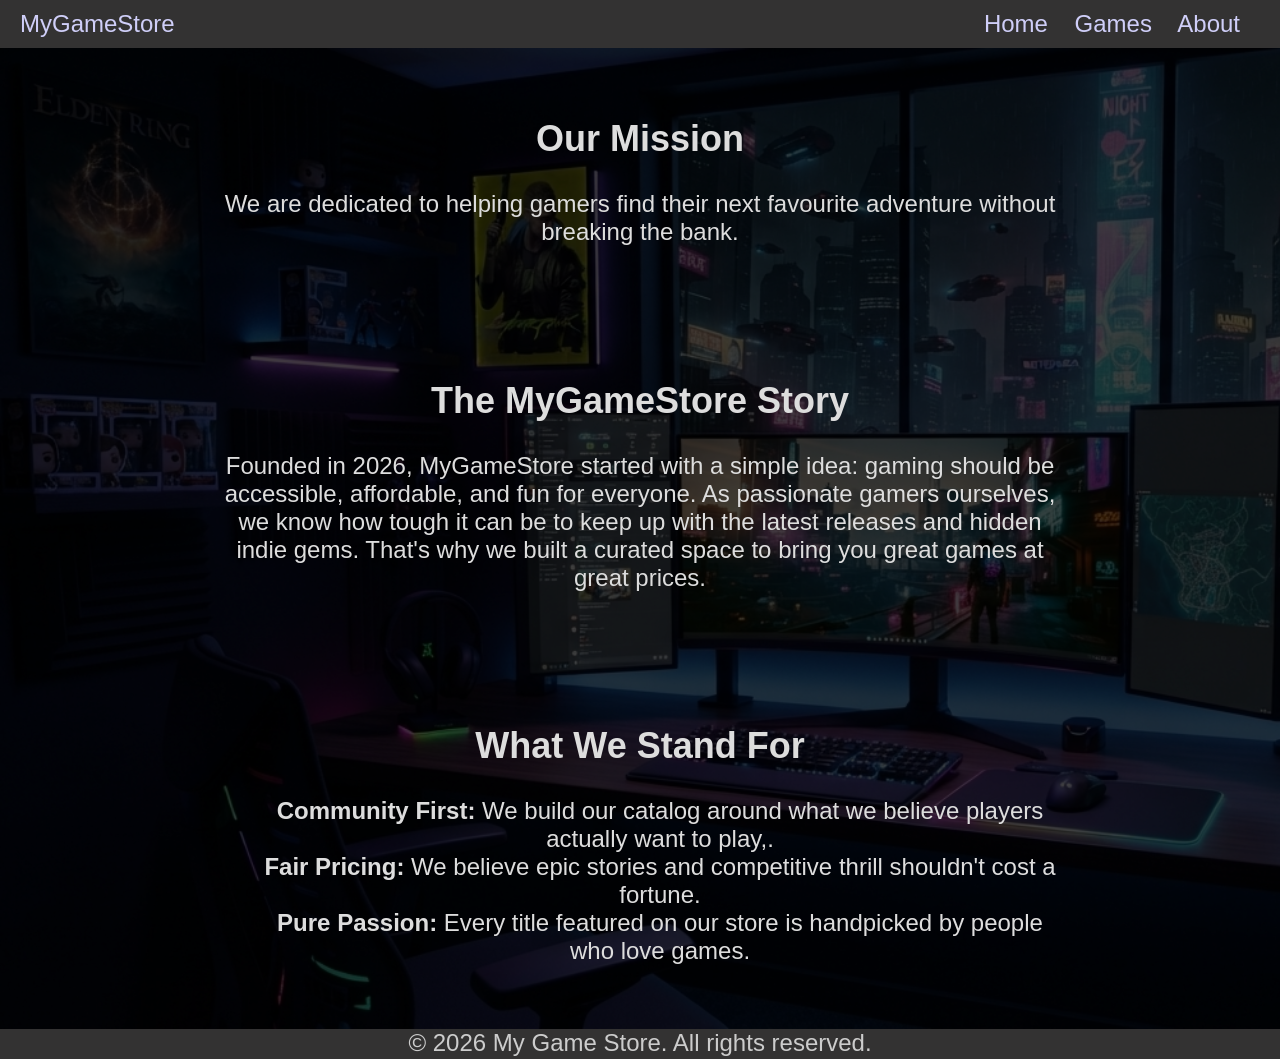
==== GameStore.Frontend/about.html @ a18a89d6 "created about and games pages" ====
<!DOCTYPE html>
<html lang="en">
    <head>
        <meta charset="UTF-8">
        <meta name="viewport" content="width=device-width, initial-scale=1.0">
        <title>About Us - My Game Store</title>
        <link rel="stylesheet" href="css/main.css">
        <script src="js/main.js" defer></script>
    </head>
    <body>
        <header>
            <nav>
                <a href="./index.html" class="nav-logo">MyGameStore</a>
                <div class="nav-links">
                    <a href="./index.html">Home</a>
                    <a href="./games.html">Games</a>
                    <a href="./about.html">About</a>
                </div>
            </nav>
        </header>
        
        <main class="about-page">
            <section class="about-hero">
                <h1>Our Mission</h1>
                <p>We are dedicated to helping gamers find their next favourite adventure without breaking the bank.</p>
            </section>

            <section class="about-story">
                <h2>The MyGameStore Story</h2>
                <p>Founded in 2026, MyGameStore started with a simple idea: gaming should be accessible, affordable, and fun for everyone. As passionate gamers ourselves, we know how tough it can be to keep up with the latest releases and hidden indie gems. That's why we built a curated space to bring you great games at great prices.</p>
            </section>

            <section class="about-values">
                <h2>What We Stand For</h2>
                <ul>
                    <li><strong>Community First:</strong> We build our catalog around what we believe players actually want to play,.</li>
                    <li><strong>Fair Pricing:</strong> We believe epic stories and competitive thrill shouldn't cost a fortune.</li>
                    <li><strong>Pure Passion:</strong> Every title featured on our store is handpicked by people who love games.</li>
                </ul>
            </section>
        </main>

        <footer>
            <p>&copy; 2026 My Game Store. All rights reserved.</p>
        </footer>
    </body>
</html>
---- GameStore.Frontend/css/main.css ----
* {
    box-sizing: border-box;
}

:root {
    --scrollbar-track: #1e1e1e;
    --scrollbar-thumb: #4a4a4a;
    --scrollbar-thumb-hover: #606060;
}

html {
    scrollbar-width: thin;
    scrollbar-color: var(--scrollbar-thumb) var(--scrollbar-track);
}

html::-webkit-scrollbar {
    width: 10px;
    height: 10px;
}

html::-webkit-scrollbar-track {
    background: var(--scrollbar-track);
}

html::-webkit-scrollbar-thumb {
    background: var(--scrollbar-thumb);
    border-radius: 5px;
}

html::-webkit-scrollbar-thumb:hover {
    background: var(--scrollbar-thumb-hover);
}

body html {
    margin: 0;
    padding: 0;
}

body {
    background-color: #b6b6b6;
    color: #000000;
    font-family: Arial, Helvetica, sans-serif;
    font-size: 1.5rem;
    margin: 0;
    display: flex;
    flex-direction: column;
    min-height: 100vh;
}

body a {
    text-decoration: none;
}

header {
    background-color: #333232;
    color: #ccc;
    position: sticky;
    top: 0;
    z-index: 1000;
}

header a {
    color: #cfcef8;
}

header a:hover {
    color: #1c9bc2;
}

header a:active {
    color: #803025;
}

nav {
    padding: 10px 20px;
    display: flex;
    justify-content: space-between;
}

.nav-links a {
    margin-right: 20px;
}

.home-page, .games-page, .about-page {
    margin: 0;
    flex-grow: 1;
}

.hero {
    padding: 200px 40px;
    text-align: center;
    color: #fff;
    background-image: linear-gradient(rgba(0, 0, 0, 0.5), rgba(0, 0, 0, 0.5)), url(./../images/main-bg.png);
    background-size: cover;
    margin: 0;
}

.hero a {
    display: inline-block;
    padding: 12px 24px;
    background-color: #111;
    color: #cfcef8;
    border-radius: 9px;
}

.featured {
    text-align: center;
    color: #fff;
    padding-bottom: 25px;
    background-image: linear-gradient(rgba(0, 0, 0, 0.5), rgba(0, 0, 0, 0.5)), url(./../images/featured-bg.png);
    background-size: cover;
}

.featured h2 {
    margin: 0 0 30px;
    padding-top: 20px;
}

.featured-games {
    display: flex;
    flex-direction: row;
    justify-content: space-between;
    gap: 20px;
    margin: 0 100px 0;
}

.card {
    background-color: rgba(0, 0, 0, 0.05);
    border-radius: 9px; 
    height: 350px;
    width: 18%;
    border: 1px solid #999;
    display: flex;
    flex-direction: column;
}

.card img {
    width: 100%;
    height: 70%;
    padding: auto;
    overflow: hidden;
    text-overflow: ellipsis;
    white-space: normal;
    object-fit: fill;
}

.card p {
    text-align: justify;
}

.card h4 {
    text-align: center;
    margin-top: auto;
}

.card h4, .card p {
    margin: 0;
    padding: 0 10px 0;
    color: #ebe7e7;
}

footer {
    background-color: #333232;
    color: #ccc;
    text-align: center;
    width: 100%;
    height: 30px;
}

footer p {
    margin: 0;
    padding: 0;
}

.about-page {
    background-image: linear-gradient(rgba(0, 0, 0, 0.75), rgba(0, 0, 0, 0.75)), url("./../images/about_page_bg.png");
    background-size: cover;
    color: #ddd;
}

.about-page ul {
    list-style-type: none;
}

.about-hero,
.about-story,
.about-values {
    text-align: center;
    padding: 40px 20px;
    margin: 0 auto;
    width: 70%;
}

.games-page {
    background-image: linear-gradient(rgba(0, 0, 0, 0.75), rgba(0, 0, 0, 0.75)), url("./../images/games_page_bg.png");
    background-attachment: fixed;
    background-position: center;
    background-repeat: no-repeat;
    background-size: cover;
    color: #ddd;
}

.games-list {
    text-align: center;
}

.game-card {
    margin: 10px auto;
    padding: 10px;
    display: flex;
    flex-direction: row;
    width: 90%;
    height: 250px;
    background-color: rgba(25, 25, 25, 0.9);
    border-radius: 9px;
}

.game-card img {
    width: 250px;
    border: 1px solid #ddd;
    border-radius: 9px;
}

.game-card h3 {
    color: #ddd;
    margin-top: 0;
}

.game-card p {
    margin: 0;
    color: #ddd;
}

.game-card div {
    margin: auto 15px;
    padding-left: 15px;
    text-align: left;
}
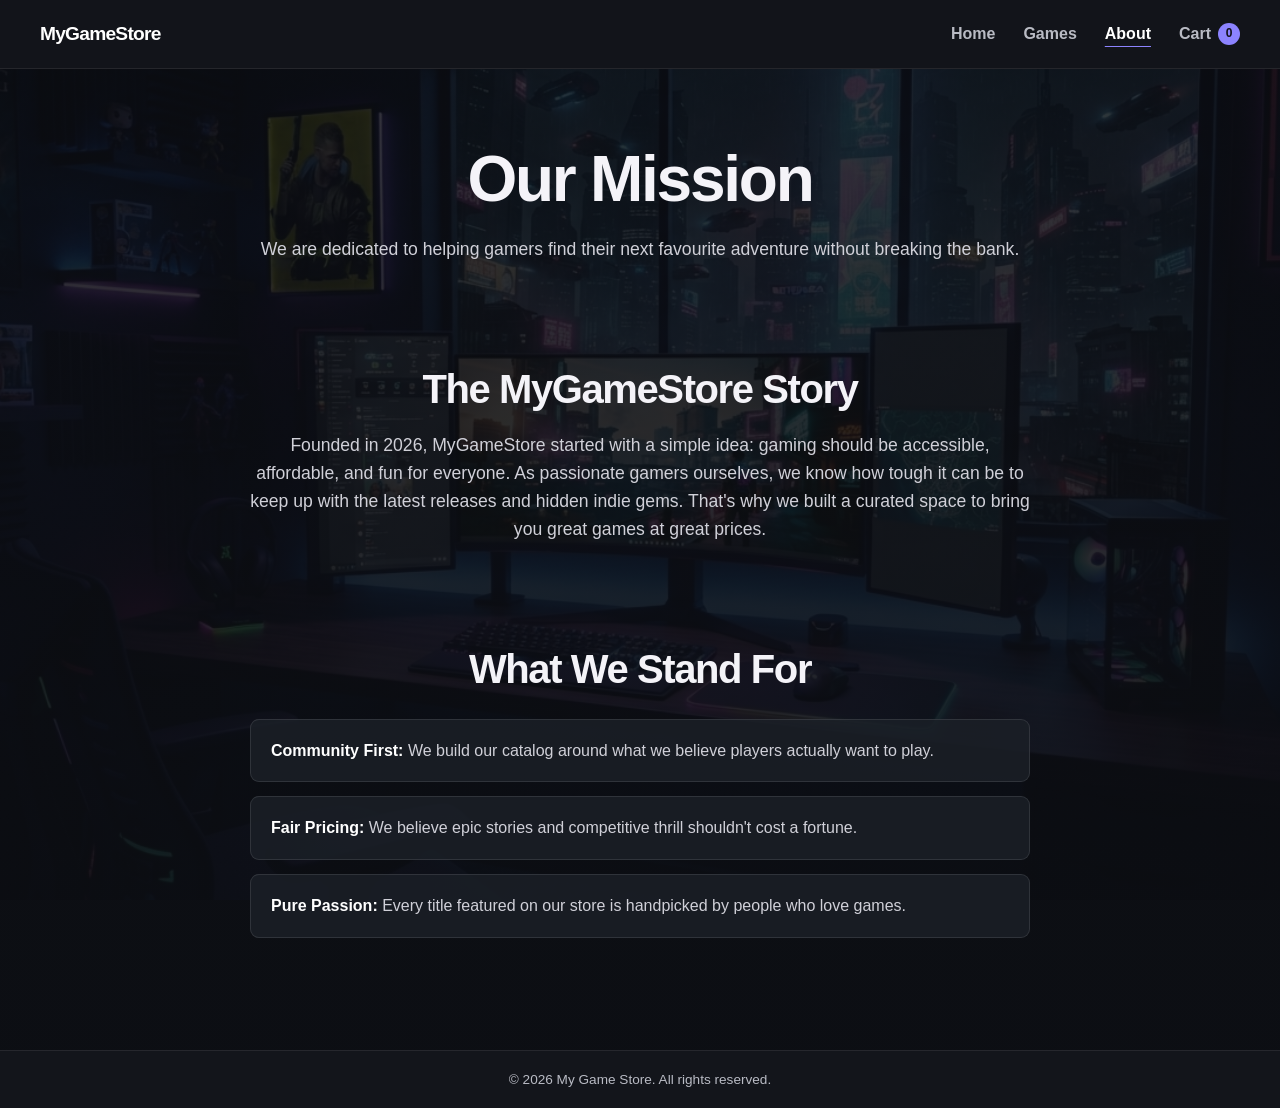
==== commit 0c71cd0e: "Completed Frontend" ====
--- a/GameStore.Frontend/about.html
+++ b/GameStore.Frontend/about.html
@@ -14,7 +14,8 @@
                 <div class="nav-links">
                     <a href="./index.html">Home</a>
                     <a href="./games.html">Games</a>
-                    <a href="./about.html">About</a>
+                    <a href="./about.html" aria-current="page">About</a>
+                    <a href="./cart.html" class="cart-link">Cart <span id="cart-count" class="cart-count">0</span></a>
                 </div>
             </nav>
         </header>
@@ -33,7 +34,7 @@
             <section class="about-values">
                 <h2>What We Stand For</h2>
                 <ul>
-                    <li><strong>Community First:</strong> We build our catalog around what we believe players actually want to play,.</li>
+                    <li><strong>Community First:</strong> We build our catalog around what we believe players actually want to play.</li>
                     <li><strong>Fair Pricing:</strong> We believe epic stories and competitive thrill shouldn't cost a fortune.</li>
                     <li><strong>Pure Passion:</strong> Every title featured on our store is handpicked by people who love games.</li>
                 </ul>
--- a/GameStore.Frontend/css/main.css
+++ b/GameStore.Frontend/css/main.css
@@ -3,12 +3,21 @@
 }
 
 :root {
+    color-scheme: dark;
+    --page-bg: #111419;
+    --panel-bg: #1b2028;
+    --panel-border: rgba(255, 255, 255, 0.1);
+    --text: #f4f3f8;
+    --muted: #b9bbc4;
+    --accent: #8c83ff;
+    --accent-hover: #aaa4ff;
     --scrollbar-track: #1e1e1e;
     --scrollbar-thumb: #4a4a4a;
     --scrollbar-thumb-hover: #606060;
 }
 
 html {
+    min-width: 320px;
     scrollbar-width: thin;
     scrollbar-color: var(--scrollbar-thumb) var(--scrollbar-track);
 }
@@ -31,208 +40,775 @@
     background: var(--scrollbar-thumb-hover);
 }
 
-body html {
-    margin: 0;
-    padding: 0;
-}
-
 body {
-    background-color: #b6b6b6;
-    color: #000000;
-    font-family: Arial, Helvetica, sans-serif;
-    font-size: 1.5rem;
+    min-height: 100vh;
     margin: 0;
     display: flex;
     flex-direction: column;
-    min-height: 100vh;
-}
-
-body a {
+    background: var(--page-bg);
+    color: var(--text);
+    font-family: Arial, Helvetica, sans-serif;
+    font-size: 16px;
+    line-height: 1.6;
+}
+
+a {
+    color: inherit;
     text-decoration: none;
 }
 
+a:focus-visible,
+button:focus-visible,
+input:focus-visible,
+select:focus-visible {
+    outline: 3px solid var(--accent-hover);
+    outline-offset: 3px;
+}
+
 header {
-    background-color: #333232;
-    color: #ccc;
     position: sticky;
     top: 0;
-    z-index: 1000;
-}
-
-header a {
-    color: #cfcef8;
-}
-
-header a:hover {
-    color: #1c9bc2;
-}
-
-header a:active {
-    color: #803025;
+    z-index: 10;
+    border-bottom: 1px solid rgba(255, 255, 255, 0.08);
+    background: rgba(19, 21, 27, 0.96);
+    backdrop-filter: blur(12px);
 }
 
 nav {
-    padding: 10px 20px;
+    width: min(1200px, calc(100% - 48px));
+    min-height: 68px;
+    margin: 0 auto;
+    display: flex;
+    align-items: center;
+    justify-content: space-between;
+    gap: 24px;
+}
+
+.nav-logo {
+    color: #fff;
+    font-size: 1.2rem;
+    font-weight: 800;
+    letter-spacing: -0.04em;
+}
+
+.nav-links {
+    display: flex;
+    align-items: center;
+    gap: 28px;
+}
+
+.nav-links a {
+    color: var(--muted);
+    font-weight: 600;
+    transition: color 150ms ease;
+}
+
+.nav-links a:hover,
+.nav-links a[aria-current="page"] {
+    color: #fff;
+}
+
+.nav-links a[aria-current="page"] {
+    text-decoration: underline;
+    text-decoration-color: var(--accent);
+    text-underline-offset: 7px;
+}
+
+.cart-link {
+    display: inline-flex;
+    align-items: center;
+    gap: 7px;
+}
+
+.cart-count {
+    min-width: 22px;
+    height: 22px;
+    padding: 0 6px;
+    display: inline-flex;
+    align-items: center;
+    justify-content: center;
+    border-radius: 999px;
+    background: var(--accent);
+    color: #111019;
+    font-size: 0.75rem;
+    font-weight: 800;
+}
+
+main {
+    flex: 1;
+}
+
+.hero {
+    min-height: 520px;
+    padding: 112px 24px;
+    display: grid;
+    justify-items: center;
+    align-content: center;
+    text-align: center;
+    background:
+        linear-gradient(90deg, rgba(12, 14, 20, 0.88), rgba(12, 14, 20, 0.38)),
+        url("../images/main-bg.png") center 45% / cover;
+}
+
+.hero h1 {
+    max-width: 800px;
+    margin: 0;
+    font-size: clamp(2.8rem, 7vw, 5.6rem);
+    line-height: 1.05;
+    letter-spacing: -0.065em;
+}
+
+.hero p {
+    margin: 20px 0 30px;
+    color: #e0dfea;
+    font-size: clamp(1.05rem, 2vw, 1.35rem);
+}
+
+.btn {
+    display: inline-flex;
+    min-height: 48px;
+    align-items: center;
+    justify-content: center;
+    padding: 12px 22px;
+    border: 0;
+    border-radius: 8px;
+    background: var(--accent);
+    color: #111019;
+    font: inherit;
+    font-weight: 750;
+    cursor: pointer;
+    transition: background 150ms ease, transform 150ms ease;
+}
+
+.btn:hover {
+    background: var(--accent-hover);
+    transform: translateY(-1px);
+}
+
+.featured {
+    padding: 64px max(24px, calc((100% - 1200px) / 2)) 72px;
+    background:
+        linear-gradient(rgba(13, 15, 21, 0.87), rgba(13, 15, 21, 0.94)),
+        url("../images/featured-bg.png") center / cover;
+}
+
+.section-heading {
+    margin-bottom: 26px;
+    display: flex;
+    align-items: end;
+    justify-content: space-between;
+    gap: 20px;
+}
+
+.section-heading h2,
+.home-promo h2,
+.about-page h1,
+.about-page h2,
+.catalog-heading h1 {
+    margin: 0;
+    line-height: 1.2;
+    letter-spacing: -0.035em;
+}
+
+.section-heading h2,
+.home-promo h2,
+.about-page h2,
+.catalog-heading h1 {
+    font-size: clamp(1.8rem, 4vw, 2.5rem);
+}
+
+.eyebrow {
+    margin: 0 0 8px;
+    color: var(--accent-hover);
+    font-size: 0.8rem;
+    font-weight: 800;
+    letter-spacing: 0.12em;
+    text-transform: uppercase;
+}
+
+.text-link {
+    color: #d6d2ff;
+    font-weight: 700;
+    white-space: nowrap;
+}
+
+.text-link:hover {
+    color: #fff;
+}
+
+.featured-games {
+    display: grid;
+    grid-template-columns: repeat(5, minmax(0, 1fr));
+    gap: 18px;
+}
+
+.game-card {
+    display: block;
+    color: inherit;
+    min-width: 0;
+    overflow: hidden;
+    border: 1px solid var(--panel-border);
+    border-radius: 12px;
+    background: var(--panel-bg);
+    box-shadow: 0 10px 28px rgba(0, 0, 0, 0.16);
+}
+
+.game-card:hover {
+    border-color: rgba(170, 164, 255, 0.7);
+    transform: translateY(-3px);
+}
+
+.game-card:focus-visible {
+    outline: 3px solid var(--accent-hover);
+    outline-offset: 3px;
+}
+
+.game-card img {
+    display: block;
+    width: 100%;
+    height: 220px;
+    object-fit: cover;
+    background: #252a33;
+}
+
+.game-details {
+    padding: 17px 18px 19px;
+}
+
+.game-details h3 {
+    margin: 0 0 6px;
+    color: #fff;
+    font-size: 1.1rem;
+    line-height: 1.35;
+}
+
+.game-details p {
+    margin: 3px 0 0;
+    color: var(--muted);
+}
+
+.game-details .game-genre {
+    font-size: 0.9rem;
+}
+
+.game-details .game-price {
+    margin-top: 11px;
+    color: #d7d2ff;
+    font-size: 1.12rem;
+    font-weight: 750;
+}
+
+.game-details .game-release-date {
+    margin-top: 7px;
+    font-size: 0.85rem;
+}
+
+.featured-card img {
+    height: 190px;
+}
+
+.featured-card .game-details {
+    padding: 14px;
+}
+
+.featured-card .game-details h3 {
+    font-size: 1rem;
+}
+
+.featured-card .game-details .game-price {
+    margin-top: 7px;
+}
+
+.status-message {
+    margin: 20px 0;
+    color: var(--muted);
+    text-align: center;
+}
+
+.status-message[hidden],
+.catalog-error[hidden] {
+    display: none;
+}
+
+.home-promo {
+    width: min(1200px, calc(100% - 48px));
+    margin: 0 auto;
+    padding: 60px 0;
+    display: flex;
+    align-items: center;
+    justify-content: space-between;
+    gap: 28px;
+}
+
+.home-promo p:not(.eyebrow) {
+    max-width: 560px;
+    margin: 12px 0 0;
+    color: var(--muted);
+}
+
+footer {
+    padding: 18px 24px;
+    border-top: 1px solid rgba(255, 255, 255, 0.08);
+    background: #13151b;
+    color: var(--muted);
+    text-align: center;
+    font-size: 0.85rem;
+}
+
+footer p {
+    margin: 0;
+}
+
+.games-page {
+    background:
+        linear-gradient(rgba(12, 14, 19, 0.82), rgba(12, 14, 19, 0.94)),
+        url("../images/games_page_bg.png") center / cover fixed;
+}
+
+.games-list {
+    width: min(1200px, calc(100% - 48px));
+    margin: 0 auto;
+    padding: 64px 0 80px;
+}
+
+.catalog-heading {
+    margin-bottom: 30px;
+    text-align: center;
+}
+
+.catalog-heading > p:last-child {
+    margin: 12px 0 0;
+    color: var(--muted);
+}
+
+.catalog-toolbar {
+    padding: 18px;
+    display: grid;
+    grid-template-columns: minmax(220px, 1fr) minmax(160px, 0.55fr) minmax(190px, 0.65fr);
+    align-items: end;
+    gap: 16px;
+    border: 1px solid var(--panel-border);
+    border-radius: 12px;
+    background: rgba(25, 29, 37, 0.9);
+}
+
+.catalog-toolbar label {
+    display: grid;
+    gap: 7px;
+    color: #e4e3ec;
+    font-size: 0.9rem;
+    font-weight: 700;
+}
+
+.catalog-toolbar input,
+.catalog-toolbar select {
+    width: 100%;
+    min-height: 44px;
+    padding: 9px 12px;
+    border: 1px solid #414653;
+    border-radius: 7px;
+    background: #171a21;
+    color: var(--text);
+    font: inherit;
+    font-weight: 400;
+}
+
+.catalog-toolbar input::placeholder {
+    color: #9296a2;
+}
+
+.catalog-count {
+    margin: 18px 0 12px;
+    color: var(--muted);
+    font-size: 0.9rem;
+}
+
+.game-cards {
+    display: grid;
+    grid-template-columns: repeat(3, minmax(0, 1fr));
+    gap: 20px;
+}
+
+.catalog-error {
+    padding: 24px;
+    border: 1px solid rgba(255, 145, 145, 0.35);
+    border-radius: 10px;
+    background: rgba(88, 35, 43, 0.35);
+    text-align: center;
+}
+
+.catalog-error p {
+    margin: 0 0 18px;
+    color: #ffdada;
+}
+
+.detail-page,
+.cart-page {
+    min-height: 100%;
+    background:
+        linear-gradient(rgba(12, 14, 19, 0.88), rgba(12, 14, 19, 0.95)),
+        url("../images/games_page_bg.png") center / cover fixed;
+}
+
+.detail-content,
+.cart-content {
+    width: min(1040px, calc(100% - 48px));
+    margin: 0 auto;
+    padding: 54px 0 80px;
+}
+
+.back-link {
+    display: inline-block;
+    margin-bottom: 22px;
+    color: #d6d2ff;
+    font-weight: 700;
+}
+
+.back-link:hover {
+    color: #fff;
+}
+
+.game-detail {
+    overflow: hidden;
+    display: grid;
+    grid-template-columns: minmax(260px, 0.9fr) minmax(0, 1.1fr);
+    border: 1px solid var(--panel-border);
+    border-radius: 14px;
+    background: rgba(27, 32, 40, 0.96);
+}
+
+.detail-image {
+    display: block;
+    width: 100%;
+    height: 100%;
+    min-height: 440px;
+    object-fit: cover;
+    background: #252a33;
+}
+
+.detail-information {
+    padding: clamp(26px, 5vw, 54px);
+    align-self: center;
+}
+
+.detail-information h1,
+.cart-content > h1 {
+    margin: 0;
+    font-size: clamp(2rem, 5vw, 3.4rem);
+    line-height: 1.1;
+    letter-spacing: -0.05em;
+}
+
+.detail-price {
+    margin: 20px 0 0;
+    color: #d7d2ff;
+    font-size: 1.7rem;
+    font-weight: 800;
+}
+
+.detail-release-date,
+.detail-description {
+    color: var(--muted);
+}
+
+.detail-description {
+    margin: 24px 0;
+    font-size: 1.05rem;
+}
+
+.cart-notice {
+    min-height: 1.5em;
+    margin: 14px 0 0;
+    color: #c9ffc9;
+}
+
+.cart-content > .eyebrow {
+    margin-bottom: 6px;
+}
+
+.cart-content > h1 {
+    margin-bottom: 28px;
+}
+
+.cart-layout {
+    display: grid;
+    grid-template-columns: minmax(0, 1fr) 300px;
+    align-items: start;
+    gap: 24px;
+}
+
+.cart-items {
+    display: grid;
+    gap: 14px;
+}
+
+.cart-item {
+    padding: 18px 20px;
+    display: flex;
+    align-items: center;
+    justify-content: space-between;
+    gap: 18px;
+    border: 1px solid var(--panel-border);
+    border-radius: 10px;
+    background: rgba(27, 32, 40, 0.94);
+}
+
+.cart-item-info h2 {
+    margin: 0;
+    color: #fff;
+    font-size: 1.1rem;
+}
+
+.cart-item-info p {
+    margin: 4px 0 0;
+    color: var(--muted);
+}
+
+.cart-item-controls {
+    display: flex;
+    align-items: center;
+    gap: 16px;
+}
+
+.cart-item-controls label {
+    display: grid;
+    gap: 3px;
+    color: var(--muted);
+    font-size: 0.78rem;
+}
+
+.cart-item-controls input {
+    width: 68px;
+    min-height: 38px;
+    padding: 6px 8px;
+    border: 1px solid #414653;
+    border-radius: 6px;
+    background: #171a21;
+    color: var(--text);
+    font: inherit;
+}
+
+.cart-item-total {
+    min-width: 72px;
+    color: #d7d2ff;
+    text-align: right;
+}
+
+.remove-item {
+    padding: 6px 0;
+    border: 0;
+    background: transparent;
+    color: #ffb6b6;
+    font: inherit;
+    cursor: pointer;
+}
+
+.remove-item:hover {
+    color: #fff;
+    text-decoration: underline;
+}
+
+.cart-summary {
+    padding: 22px;
+    border: 1px solid var(--panel-border);
+    border-radius: 10px;
+    background: rgba(27, 32, 40, 0.94);
+}
+
+.cart-summary h2 {
+    margin: 0 0 18px;
+    font-size: 1.2rem;
+}
+
+.summary-row {
+    padding: 14px 0;
     display: flex;
     justify-content: space-between;
-}
-
-.nav-links a {
-    margin-right: 20px;
-}
-
-.home-page, .games-page, .about-page {
-    margin: 0;
-    flex-grow: 1;
-}
-
-.hero {
-    padding: 200px 40px;
+    border-top: 1px solid var(--panel-border);
+    color: #fff;
+}
+
+.cart-summary > p {
+    margin: 0 0 18px;
+    color: var(--muted);
+    font-size: 0.85rem;
+}
+
+.cart-summary .btn {
+    width: 100%;
+}
+
+.cart-empty {
+    padding: 36px 24px;
+    border: 1px solid var(--panel-border);
+    border-radius: 12px;
+    background: rgba(27, 32, 40, 0.85);
     text-align: center;
-    color: #fff;
-    background-image: linear-gradient(rgba(0, 0, 0, 0.5), rgba(0, 0, 0, 0.5)), url(./../images/main-bg.png);
-    background-size: cover;
-    margin: 0;
-}
-
-.hero a {
-    display: inline-block;
-    padding: 12px 24px;
-    background-color: #111;
-    color: #cfcef8;
-    border-radius: 9px;
-}
-
-.featured {
-    text-align: center;
-    color: #fff;
-    padding-bottom: 25px;
-    background-image: linear-gradient(rgba(0, 0, 0, 0.5), rgba(0, 0, 0, 0.5)), url(./../images/featured-bg.png);
-    background-size: cover;
-}
-
-.featured h2 {
-    margin: 0 0 30px;
-    padding-top: 20px;
-}
-
-.featured-games {
-    display: flex;
-    flex-direction: row;
-    justify-content: space-between;
-    gap: 20px;
-    margin: 0 100px 0;
-}
-
-.card {
-    background-color: rgba(0, 0, 0, 0.05);
-    border-radius: 9px; 
-    height: 350px;
-    width: 18%;
-    border: 1px solid #999;
-    display: flex;
-    flex-direction: column;
-}
-
-.card img {
-    width: 100%;
-    height: 70%;
-    padding: auto;
-    overflow: hidden;
-    text-overflow: ellipsis;
-    white-space: normal;
-    object-fit: fill;
-}
-
-.card p {
-    text-align: justify;
-}
-
-.card h4 {
-    text-align: center;
-    margin-top: auto;
-}
-
-.card h4, .card p {
-    margin: 0;
-    padding: 0 10px 0;
-    color: #ebe7e7;
-}
-
-footer {
-    background-color: #333232;
-    color: #ccc;
-    text-align: center;
-    width: 100%;
-    height: 30px;
-}
-
-footer p {
-    margin: 0;
-    padding: 0;
+}
+
+.cart-empty p {
+    margin: 0 0 20px;
+    color: var(--muted);
 }
 
 .about-page {
-    background-image: linear-gradient(rgba(0, 0, 0, 0.75), rgba(0, 0, 0, 0.75)), url("./../images/about_page_bg.png");
-    background-size: cover;
-    color: #ddd;
-}
-
-.about-page ul {
-    list-style-type: none;
+    min-height: 100%;
+    padding: 30px 24px 70px;
+    background:
+        linear-gradient(rgba(12, 14, 19, 0.83), rgba(12, 14, 19, 0.94)),
+        url("../images/about_page_bg.png") center / cover fixed;
 }
 
 .about-hero,
 .about-story,
 .about-values {
+    width: min(780px, 100%);
+    margin: 0 auto;
+    padding: 42px 0;
     text-align: center;
-    padding: 40px 20px;
-    margin: 0 auto;
-    width: 70%;
-}
-
-.games-page {
-    background-image: linear-gradient(rgba(0, 0, 0, 0.75), rgba(0, 0, 0, 0.75)), url("./../images/games_page_bg.png");
-    background-attachment: fixed;
-    background-position: center;
-    background-repeat: no-repeat;
-    background-size: cover;
-    color: #ddd;
-}
-
-.games-list {
-    text-align: center;
-}
-
-.game-card {
-    margin: 10px auto;
-    padding: 10px;
-    display: flex;
-    flex-direction: row;
-    width: 90%;
-    height: 250px;
-    background-color: rgba(25, 25, 25, 0.9);
+}
+
+.about-hero h1 {
+    font-size: clamp(2.4rem, 6vw, 4rem);
+}
+
+.about-hero p,
+.about-story p {
+    color: #d0d0d8;
+    font-size: 1.1rem;
+}
+
+.about-values ul {
+    margin: 26px 0 0;
+    padding: 0;
+    display: grid;
+    gap: 14px;
+    list-style: none;
+    text-align: left;
+}
+
+.about-values li {
+    padding: 18px 20px;
+    border: 1px solid var(--panel-border);
     border-radius: 9px;
-}
-
-.game-card img {
-    width: 250px;
-    border: 1px solid #ddd;
-    border-radius: 9px;
-}
-
-.game-card h3 {
-    color: #ddd;
-    margin-top: 0;
-}
-
-.game-card p {
-    margin: 0;
-    color: #ddd;
-}
-
-.game-card div {
-    margin: auto 15px;
-    padding-left: 15px;
-    text-align: left;
-}+    background: rgba(27, 32, 40, 0.82);
+    color: #d0d0d8;
+}
+
+.about-values strong {
+    color: #fff;
+}
+
+@media (max-width: 950px) {
+    .featured-games {
+        grid-template-columns: repeat(3, minmax(0, 1fr));
+    }
+
+    .game-cards {
+        grid-template-columns: repeat(2, minmax(0, 1fr));
+    }
+}
+
+@media (max-width: 650px) {
+    nav,
+    .home-promo,
+    .games-list,
+    .detail-content,
+    .cart-content {
+        width: min(100% - 32px, 1200px);
+    }
+
+    nav {
+        min-height: 62px;
+        gap: 12px;
+    }
+
+    .nav-logo {
+        font-size: 1.05rem;
+    }
+
+    .nav-links {
+        gap: 12px;
+        font-size: 0.82rem;
+    }
+
+    .hero {
+        min-height: 440px;
+        padding: 84px 20px;
+    }
+
+    .featured {
+        padding: 48px 16px;
+    }
+
+    .section-heading {
+        align-items: start;
+        flex-direction: column;
+    }
+
+    .featured-games {
+        grid-template-columns: repeat(2, minmax(0, 1fr));
+        gap: 12px;
+    }
+
+    .featured-card img {
+        height: 160px;
+    }
+
+    .home-promo {
+        padding: 42px 0;
+        align-items: start;
+        flex-direction: column;
+    }
+
+    .games-list {
+        padding: 44px 0 56px;
+    }
+
+    .catalog-toolbar {
+        grid-template-columns: 1fr;
+    }
+
+    .game-cards {
+        grid-template-columns: 1fr;
+    }
+
+    .game-detail,
+    .cart-layout {
+        grid-template-columns: 1fr;
+    }
+
+    .detail-image {
+        min-height: 0;
+        height: 320px;
+    }
+
+    .cart-item {
+        align-items: flex-start;
+        flex-direction: column;
+    }
+
+    .cart-item-controls {
+        width: 100%;
+        justify-content: space-between;
+    }
+
+    .game-card img {
+        height: 240px;
+    }
+
+    .about-hero,
+    .about-story,
+    .about-values {
+        padding: 30px 0;
+    }
+}
+
+@media (prefers-reduced-motion: reduce) {
+    *,
+    *::before,
+    *::after {
+        scroll-behavior: auto !important;
+        transition-duration: 0.01ms !important;
+    }
+}
